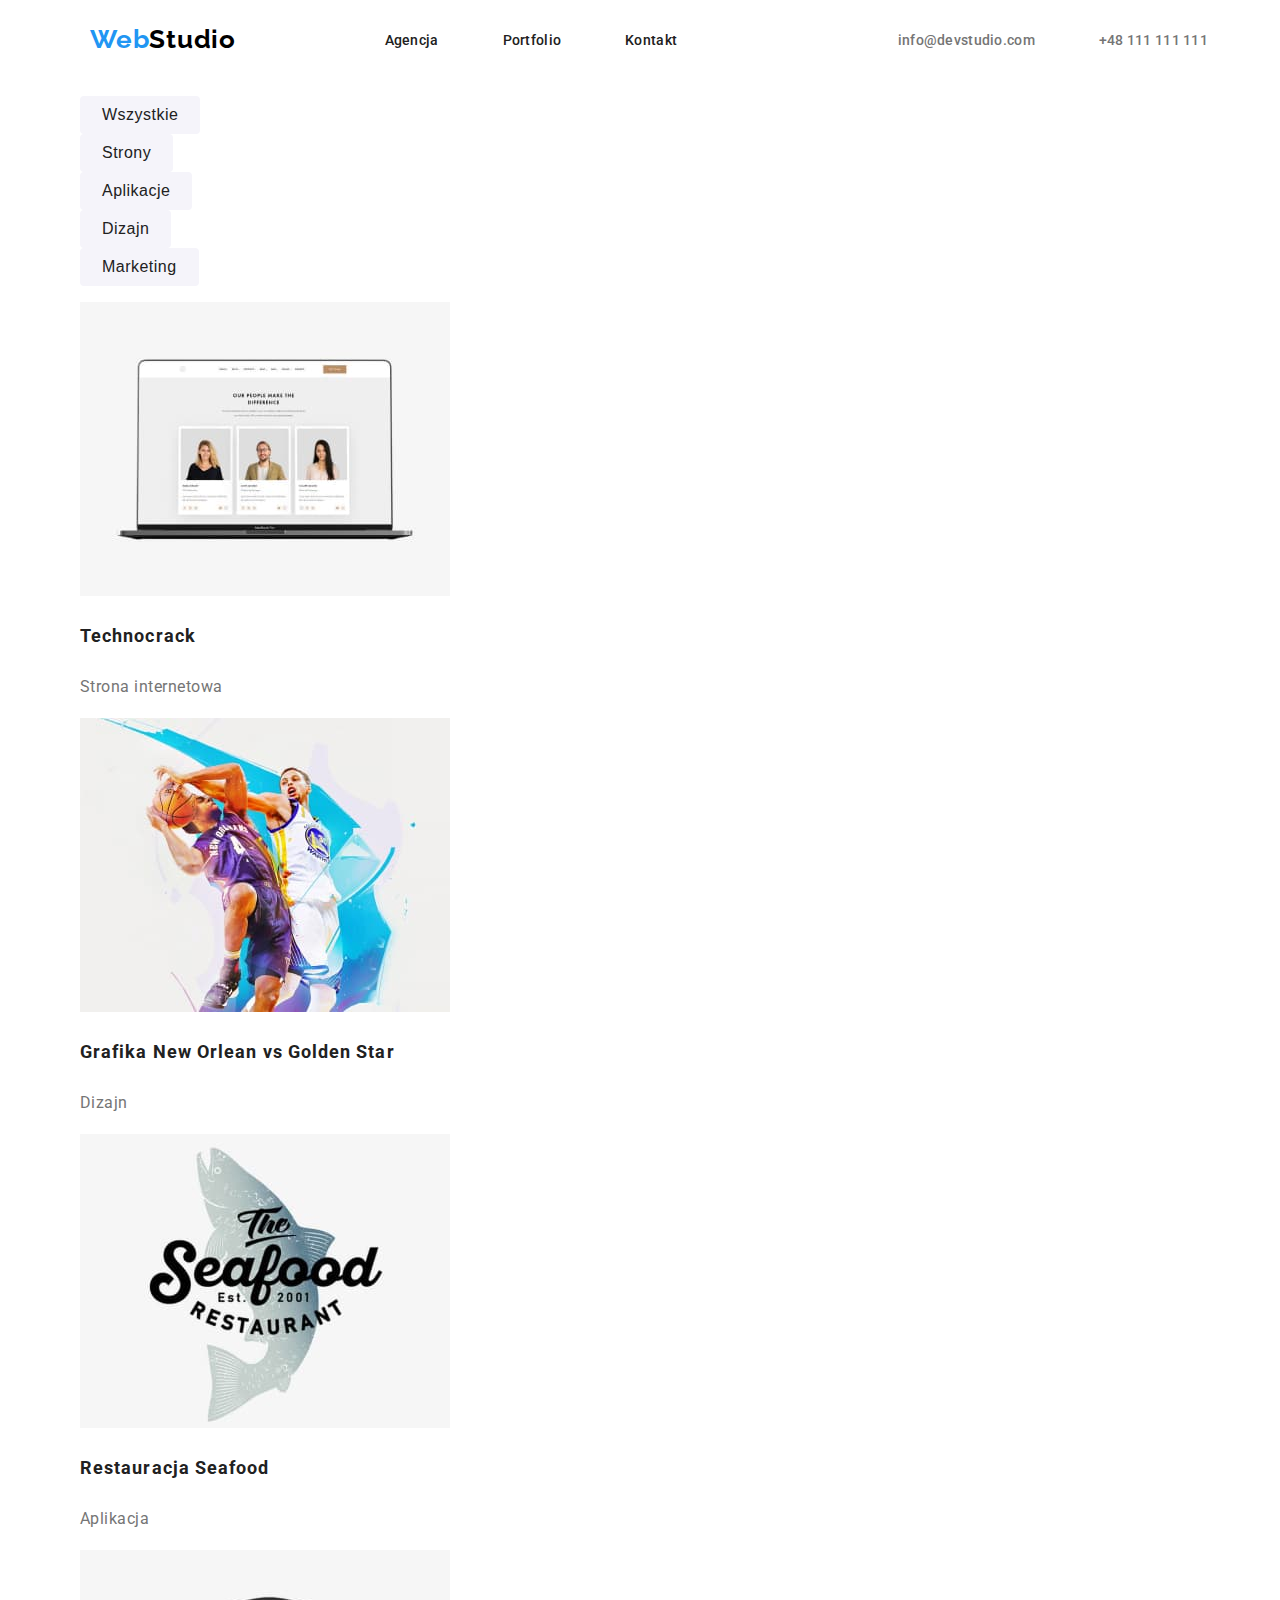
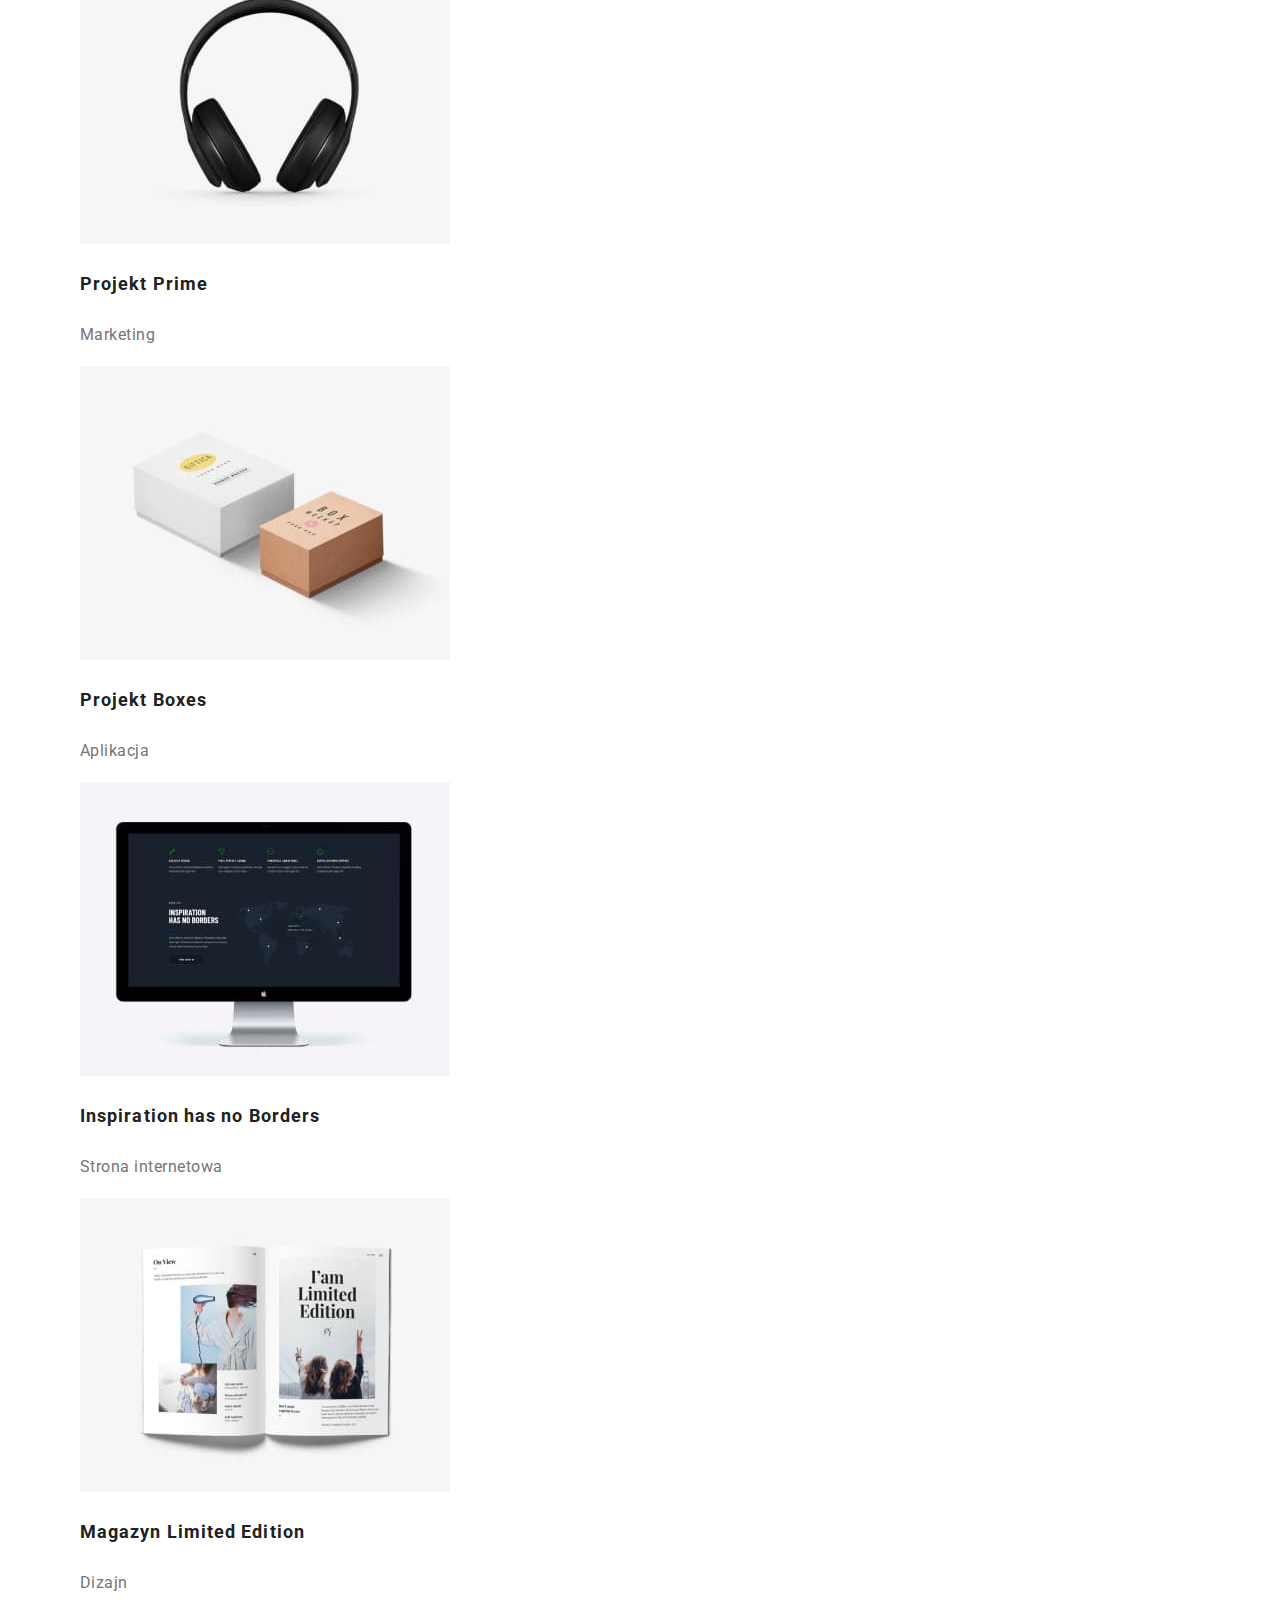
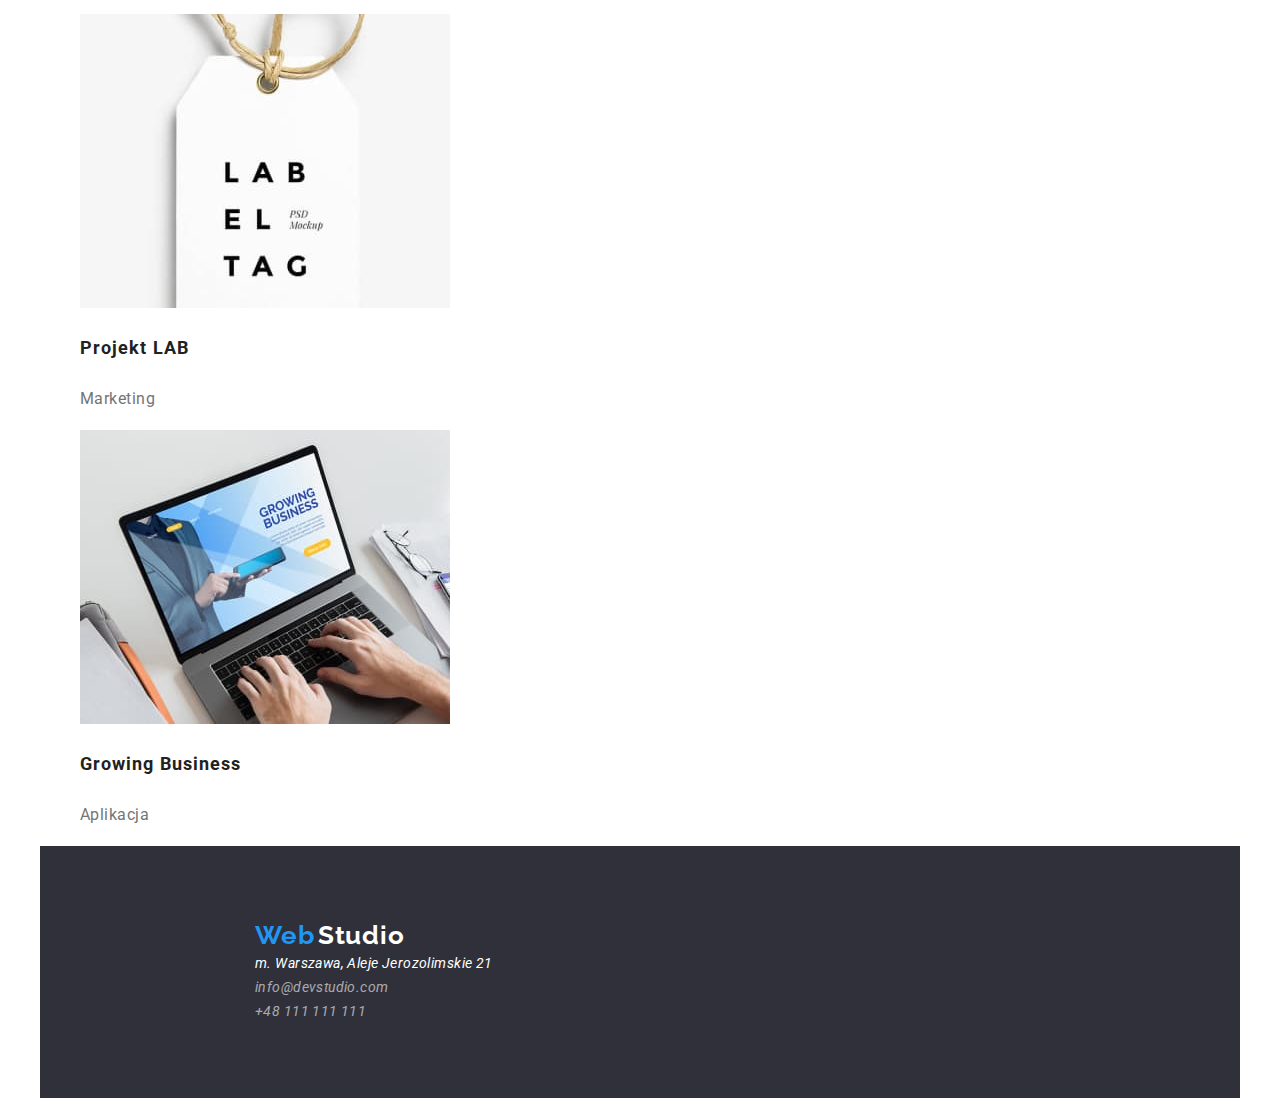
==== portfolio.html @ 2ac33d90 "getting started" ====
<!DOCTYPE html>
<html lang="pl">
  <head>
    <meta charset="UTF-8" />
    <link rel="stylesheet" href="./css/modern-normalize.css" />
    <link rel="stylesheet" href="./css/styles.css" />
    <link rel="preconnect" href="https://fonts.googleapis.com" />
    <link rel="preconnect" href="https://fonts.gstatic.com" crossorigin />
    <link
      href="https://fonts.googleapis.com/css2?family=Raleway:wght@700&family=Roboto:wght@400;500;700;900&display=swap"
      rel="stylesheet"
    />
    <meta http-equiv="X-UA-Compatible" content="IE=edge" />
    <meta name="viewport" content="width=device-width, initial-scale=1.0" />
    <title>Portfolio</title>
  </head>
  <body class="body container">
    <header>
      <div class="menu">
        <a class="logo" href="#"
          ><span class="logo-web">Web</span
          ><span class="logo-studio-top">Studio</span>
        </a>
        <nav>
          <ul class="nav-links">
            <li class="nav-links"><a href="#">Agencja</a></li>
            <li class="nav-links">
              <a href="./portfolio.html" target="_self">Portfolio</a>
            </li>
            <li class="nav-links"><a href="#">Kontakt</a></li>
          </ul>
        </nav>
        <ul class="a-contact">
          <li class="nav-links">
            <a href="mailto:info@devstudio.com">info@devstudio.com</a>
          </li>
          <li class="nav-links">
            <a href="tel:+48111111111">+48 111 111 111</a>
          </li>
        </ul>
      </div>
    </header>
    <main>
      <div>
        <ul>
          <li>
            <button type="button" class="btn-portfolio">Wszystkie</button>
          </li>
          <li><button type="button" class="btn-portfolio">Strony</button></li>
          <li>
            <button type="button" class="btn-portfolio">Aplikacje</button>
          </li>
          <li><button type="button" class="btn-portfolio">Dizajn</button></li>
          <li>
            <button type="button" class="btn-portfolio">Marketing</button>
          </li>
        </ul>
        <ul>
          <li>
            <img
              src="./images/portfolio_images/portfolio_squoosh/technocrack.jpg"
              alt="obraz laptop ze stroną technocrack"
              height="294"
              width="370"
            />
            <h3 class="project-name">Technocrack</h3>
            <p class="project-description">Strona internetowa</p>
          </li>

          <li>
            <img
              src="./images/portfolio_images/portfolio_squoosh/new_orleand.jpg"
              alt="grafika new orlean vs golden star"
              height="294"
              width="370"
            />
            <h3 class="project-name">Grafika New Orlean vs Golden Star</h3>
            <p class="project-description">Dizajn</p>
          </li>

          <li>
            <img
              src="./images/portfolio_images/portfolio_squoosh/seafood.jpg"
              alt="logo restauracji seafood"
              height="294"
              width="370"
            />
            <h3 class="project-name">Restauracja Seafood</h3>
            <p class="project-description">Aplikacja</p>
          </li>

          <li>
            <img
              src="./images/portfolio_images/portfolio_squoosh/prime.jpg"
              alt="obraz słuchawki"
              height="294"
              width="370"
            />
            <h3 class="project-name">Projekt Prime</h3>
            <p class="project-description">Marketing</p>
          </li>

          <li>
            <img
              src="./images/portfolio_images/portfolio_squoosh/boxes.jpg"
              alt="obraz pudełka"
              height="294"
              width="370"
            />
            <h3 class="project-name">Projekt Boxes</h3>
            <p class="project-description">Aplikacja</p>
          </li>

          <li>
            <img
              src="./images/portfolio_images/portfolio_squoosh/inspiration.jpg"
              alt="obraz monitor z otwrtą stroną internetową"
              height="294"
              width="370"
            />
            <h3 class="project-name">Inspiration has no Borders</h3>
            <p class="project-description">Strona internetowa</p>
          </li>

          <li>
            <img
              src="./images/portfolio_images/portfolio_squoosh/magazyn.jpg"
              alt="otwarte czasopismo"
              height="294"
              width="370"
            />
            <h3 class="project-name">Magazyn Limited Edition</h3>
            <p class="project-description">Dizajn</p>
          </li>

          <li>
            <img
              src="./images/portfolio_images/portfolio_squoosh/lab.jpg"
              alt="metka lab el tag"
              height="294"
              width="370"
            />
            <h3 class="project-name">Projekt LAB</h3>
            <p class="project-description">Marketing</p>
          </li>

          <li>
            <img
              src="./images/portfolio_images/portfolio_squoosh/growing_business.jpg"
              alt="człowiek piszący na klawiaturze laptopa na stronie growing business"
              height="294"
              width="370"
            />
            <h3 class="project-name">Growing Business</h3>
            <p class="project-description">Aplikacja</p>
          </li>
        </ul>
      </div>
    </main>
    <footer class="footer-box">
      <a href="#"
        ><span class="logo-web">Web</span>
        <span class="logo-studio-bottom">Studio</span>
      </a>

      <address class="footer-inner-box">
        <a href="https://goo.gl/maps/4q8eay3T68nKkzJA6" target="_blank"
          >m. Warszawa, Aleje Jerozolimskie 21</a
        >
        <a class="footer-contact" href="mailto:info@devstudio.com"
          >info@devstudio.com</a
        >
        <a class="footer-contact" href="tel:+48111111111">+48 111 111 111</a>
      </address>
    </footer>
  </body>
</html>
---- css/styles.css ----
:root {
  --background-page-color: #ffffff;
  --brand-color-contrast-color: #2196f3;
  --brand-color-background: #2f303a;
  --brand-color-dark: #000000;
  --brand-color-dirty: #e5e5e5;
  --brand-color-bright: #ffffff;
  --brand-color-contact: #757575;
  --brand-color-text: #212121;
  --brand-color-our-team: #f5f4fa;
  --brand-color-description: #757575;
}
body {
  font-family: "roboto", sans-serif;
  color: var(--brand-color-text);
  background-color: var(--background-page-color);
  letter-spacing: 0.03em;
}
.hero {
  display: flex;
  height: 600px;
  flex-direction: column;
  align-items: center;
  justify-content: center;
  color: var(--brand-color-bright);
  background-color: var(--brand-color-background);
  text-align: center;
  letter-spacing: 0.06em;
}
h1 {
  display: flex;
  height: 120px;
  width: 696px;
  font-weight: 900;
  font-size: 44px;
  line-height: 1.36;
  color: var(--brand-color-bright);
  background-color: var(--brand-color-background);
  text-align: center;
  letter-spacing: 0.06em;
}
header {
  background-color: var(--brand-color-bright);
  font-weight: 500;
  color: var(--brand-color-text);
  font-size: 14px;
  line-height: 1.17;
  align-items: center;
  letter-spacing: 0.02em;
}
.about-us {
  background-color: var(--background-page-color);
}
.our-team {
  background-color: var(--brand-color-our-team);
}
.btn {
  font-family: "Roboto";
  font-style: normal;
  font-weight: 700;
  font-size: 16px;
  line-height: 1.88;
  display: block;
  align-items: center;
  letter-spacing: 0.06em;
  background-color: var(--brand-color-contrast-color);
  color: var(--brand-color-bright);
  cursor: pointer;
  padding-top: 10px;
  padding-bottom: 10px;
  padding-left: 42px;
  padding-right: 41px;
  border: none;
  border-radius: 4px;
  flex-wrap: nowrap;
}
.btn-portfolio {
  background: var(--brand-color-our-team);
  border-radius: 4px;
  font-weight: 500;
  font-size: 16px;
  line-height: 1.62;
  text-align: center;
  letter-spacing: 0.03em;
  color: var(--brand-color-text);
  cursor: pointer;
  padding-top: 6px;
  padding-bottom: 6px;
  padding-left: 22px;
  padding-right: 22px;
  border: none;
}
.btn-portfolio:hover,
.btn-portfolio:focus {
  background: var(--brand-color-contrast-color);
  color: var(--brand-color-bright);
  box-shadow: 0px 3px 1px rgba(0, 0, 0, 0.1), 0px 1px 2px rgba(0, 0, 0, 0.08),
    0px 2px 2px rgba(0, 0, 0, 0.12);
  border-radius: 4px;
}
a {
  color: inherit;
  text-decoration: none;
}
.a-contact {
  color: VAR(--brand-color-contact);
  text-decoration: none;
  font-weight: 500;
}
a:hover {
  color: var(--brand-color-contrast-color);
  text-decoration: none;
}
a:focus {
  color: var(--brand-color-contrast-color);
  text-decoration: none;
}
.logo-web {
  color: var(--brand-color-contrast-color);
  text-decoration: none;
  font-family: "raleway";
  font-weight: 700;
  font-size: 26px;
  line-height: 1.17;
  letter-spacing: 0.03em;
}
.logo-studio-top {
  color: var(--brand-color-dark);
  text-decoration: none;
  font-family: "raleway";
  font-weight: 700;
  font-size: 26px;
  line-height: 1.17;
  letter-spacing: 0.03em;
}
.logo-studio-bottom {
  color: var(--brand-color-bright);
  text-decoration: none;
  font-family: "raleway";
  font-weight: 700;
  font-size: 26px;
  line-height: 1.17;
  letter-spacing: 0.03em;
}
h3 {
  font-style: normal;
  font-weight: 700;
  font-size: 14px;
  line-height: 1.14;
  letter-spacing: 0.03em;
  color: var(--brand-color-text);
}
.p-title {
  text-transform: uppercase;
}
.p-h3 {
  font-style: normal;
  font-weight: 400;
  font-size: 14px;
  line-height: 1.71;
  letter-spacing: 0.03em;
  color: var(--brand-color-description);
}
h2 {
  font-style: normal;
  font-weight: 700;
  font-size: 36px;
  line-height: 1.17;
  text-align: center;
  letter-spacing: 0.03em;
  color: var(--brand-color-text);
  padding-top: 94px;
}
.team-member {
  font-style: normal;
  font-weight: 500;
  font-size: 16px;
  line-height: 1.19;
  color: var(--brand-color-text);
  letter-spacing: 0.03em;
  margin: 0;
  padding-top: 30px;
}
.team-function {
  font-style: normal;
  font-weight: 400;
  font-size: 16px;
  line-height: 1.19;
  color: var(--brand-color-description);
  letter-spacing: 0.03em;
  margin: 0;
  padding-top: 10px;
}
footer {
  background-color: var(--brand-color-background);
  font-weight: 400;
  font-size: 14px;
  line-height: 1.71;
  letter-spacing: 0.03em;
  color: var(--brand-color-bright);
  display: flex;
  margin: 0 auto;
  box-sizing: border-box;
  height: 252px;
  flex-direction: column;
}
.footer-contact {
  font-weight: 400;
  font-size: 14px;
  line-height: 1.71;
  letter-spacing: 0.03em;
  color: rgba(255, 255, 255, 0.6);
}
.project-name {
  font-weight: 700;
  font-size: 18px;
  line-height: 2;
  letter-spacing: 0.06em;
  color: var(--brand-color-text);
}
.project-description {
  font-weight: 400;
  font-size: 16px;
  line-height: 1.88;
  letter-spacing: 0.03em;
  color: var(--brand-color-description);
}
ul {
  list-style: none;
  display: inherit;
}
.container {
  box-sizing: border-box;
  width: 1200px;
  margin: 0 auto;
}
.menu {
  display: flex;
  height: 80px;
  align-items: center;
  justify-content: space-between;
}
.logo {
  display: flex;
  padding: 24px 0px 25px 50px;
}
.header-bar {
  align-items: center;
  justify-content: space-evenly;
}
.nav-links {
  display: flex;
  padding: 32px 32px;
}

.text {
  display: flex;
  flex-wrap: nowrap;
  gap: 30px;
  flex-direction: row;
  justify-content: space-around;
  align-items: center;
  padding-top: 94px;
}
.text-field {
  display: flex;
  flex-direction: row;
  justify-content: space-around;
  align-items: center;
}
.about-work {
  display: flex;
  flex-direction: row;
  flex-wrap: nowrap;
  gap: 30px;
  justify-content: flex-start;
  align-items: center;
  padding-top: 50px;
}

.about-work-images {
  display: flex;
  flex-direction: row;
  flex-wrap: nowrap;
  justify-content: flex-start;
  align-items: center;
  padding-bottom: 94px;
}
.team-box {
  display: flex;
  flex-direction: row;
  gap: 10px;
  justify-content: space-around;
  align-content: center;
  padding: 50px 0px 94px 0;
}
.team-item {
  height: 368px;
  width: 270px;
  display: flex;
  flex-direction: column;
  flex-wrap: nowrap;
  justify-content: flex-start;
  align-items: center;

  background-color: var(--background-page-color);
  box-shadow: 0px 1px 3px rgba(0, 0, 0, 0.12), 0px 1px 1px rgba(0, 0, 0, 0.14),
    0px 2px 1px rgba(0, 0, 0, 0.2);
  border-radius: 0px 0px 4px 4px;
}
.footer-box {
  display: flex;
  flex-direction: column;
  justify-content: center;
  padding-left: 215px;
}
.footer-inner-box {
  display: flex;
  flex-direction: column;
  justify-content: flex-start;
  align-items: flex-start;
}
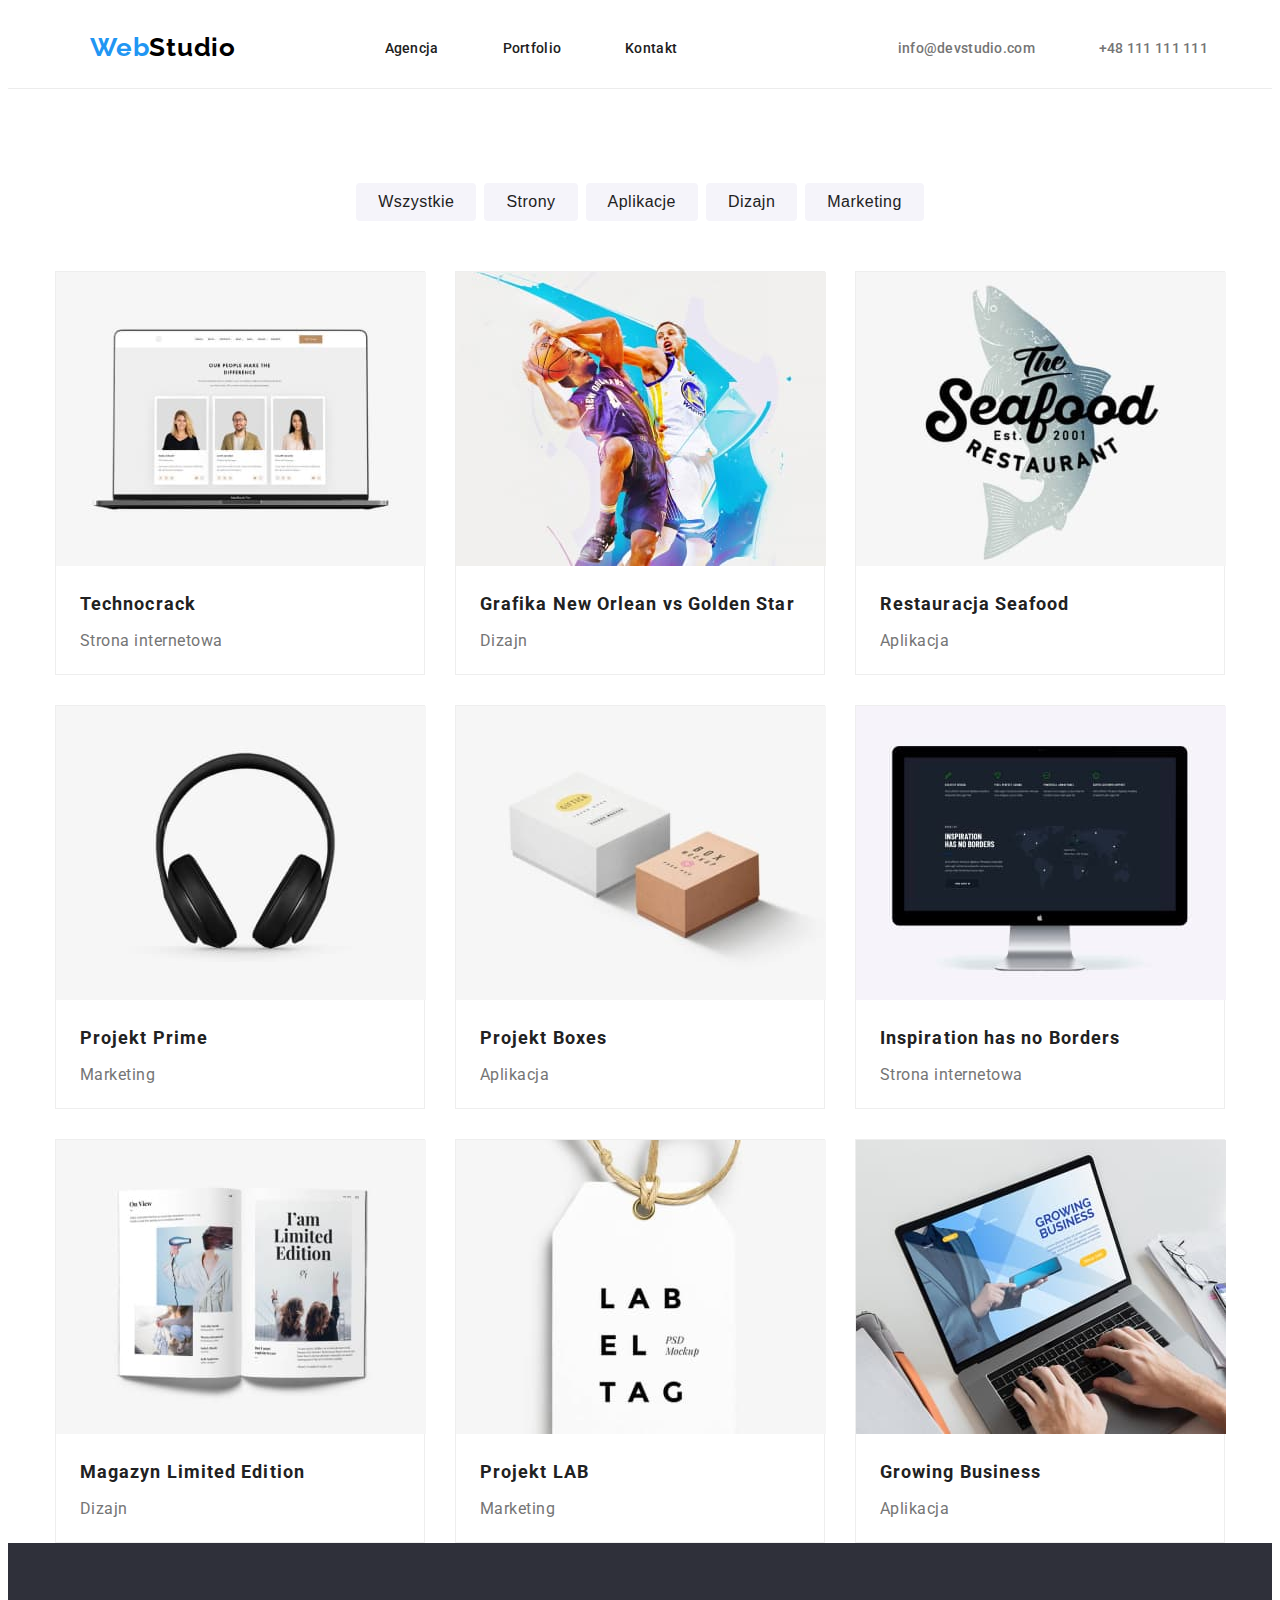
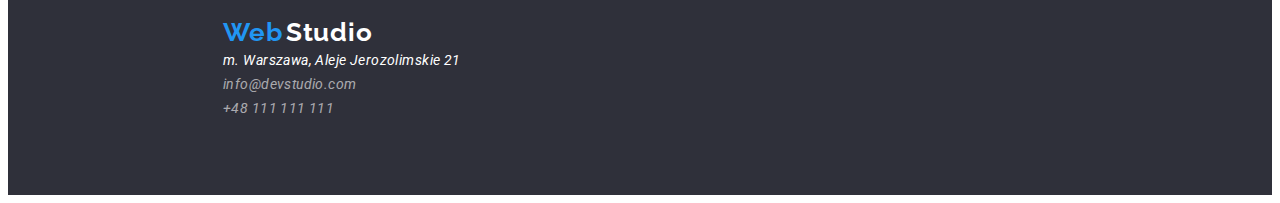
==== commit d863b992: "complete hw3" ====
--- a/portfolio.html
+++ b/portfolio.html
@@ -14,16 +14,16 @@
     <meta name="viewport" content="width=device-width, initial-scale=1.0" />
     <title>Portfolio</title>
   </head>
-  <body class="body container">
+  <body class="body">
     <header>
-      <div class="menu">
-        <a class="logo" href="#"
+      <div class="menu container">
+        <a class="logo" href="index.html"
           ><span class="logo-web">Web</span
           ><span class="logo-studio-top">Studio</span>
         </a>
         <nav>
           <ul class="nav-links">
-            <li class="nav-links"><a href="#">Agencja</a></li>
+            <li class="nav-links"><a href="index.html">Agencja</a></li>
             <li class="nav-links">
               <a href="./portfolio.html" target="_self">Portfolio</a>
             </li>
@@ -40,119 +40,161 @@
         </ul>
       </div>
     </header>
-    <main>
-      <div>
-        <ul>
-          <li>
+    <main class="portfolio-main">
+      <div class="container">
+        <ul class="portfolio-buttons">
+          <li class="btn-spacing">
             <button type="button" class="btn-portfolio">Wszystkie</button>
           </li>
-          <li><button type="button" class="btn-portfolio">Strony</button></li>
-          <li>
+          <li class="btn-spacing">
+            <button type="button" class="btn-portfolio">Strony</button>
+          </li>
+          <li class="btn-spacing">
             <button type="button" class="btn-portfolio">Aplikacje</button>
           </li>
-          <li><button type="button" class="btn-portfolio">Dizajn</button></li>
-          <li>
+          <li class="btn-spacing">
+            <button type="button" class="btn-portfolio">Dizajn</button>
+          </li>
+          <li class="btn-spacing">
             <button type="button" class="btn-portfolio">Marketing</button>
           </li>
         </ul>
-        <ul>
-          <li>
-            <img
-              src="./images/portfolio_images/portfolio_squoosh/technocrack.jpg"
-              alt="obraz laptop ze stroną technocrack"
-              height="294"
-              width="370"
-            />
-            <h3 class="project-name">Technocrack</h3>
-            <p class="project-description">Strona internetowa</p>
-          </li>
-
-          <li>
-            <img
-              src="./images/portfolio_images/portfolio_squoosh/new_orleand.jpg"
-              alt="grafika new orlean vs golden star"
-              height="294"
-              width="370"
-            />
-            <h3 class="project-name">Grafika New Orlean vs Golden Star</h3>
-            <p class="project-description">Dizajn</p>
-          </li>
-
-          <li>
-            <img
-              src="./images/portfolio_images/portfolio_squoosh/seafood.jpg"
-              alt="logo restauracji seafood"
-              height="294"
-              width="370"
-            />
-            <h3 class="project-name">Restauracja Seafood</h3>
-            <p class="project-description">Aplikacja</p>
-          </li>
-
-          <li>
-            <img
-              src="./images/portfolio_images/portfolio_squoosh/prime.jpg"
-              alt="obraz słuchawki"
-              height="294"
-              width="370"
-            />
-            <h3 class="project-name">Projekt Prime</h3>
-            <p class="project-description">Marketing</p>
-          </li>
-
-          <li>
-            <img
-              src="./images/portfolio_images/portfolio_squoosh/boxes.jpg"
-              alt="obraz pudełka"
-              height="294"
-              width="370"
-            />
-            <h3 class="project-name">Projekt Boxes</h3>
-            <p class="project-description">Aplikacja</p>
-          </li>
-
-          <li>
-            <img
-              src="./images/portfolio_images/portfolio_squoosh/inspiration.jpg"
-              alt="obraz monitor z otwrtą stroną internetową"
-              height="294"
-              width="370"
-            />
-            <h3 class="project-name">Inspiration has no Borders</h3>
-            <p class="project-description">Strona internetowa</p>
-          </li>
-
-          <li>
-            <img
-              src="./images/portfolio_images/portfolio_squoosh/magazyn.jpg"
-              alt="otwarte czasopismo"
-              height="294"
-              width="370"
-            />
-            <h3 class="project-name">Magazyn Limited Edition</h3>
-            <p class="project-description">Dizajn</p>
-          </li>
-
-          <li>
-            <img
-              src="./images/portfolio_images/portfolio_squoosh/lab.jpg"
-              alt="metka lab el tag"
-              height="294"
-              width="370"
-            />
-            <h3 class="project-name">Projekt LAB</h3>
-            <p class="project-description">Marketing</p>
-          </li>
-
-          <li>
-            <img
-              src="./images/portfolio_images/portfolio_squoosh/growing_business.jpg"
-              alt="człowiek piszący na klawiaturze laptopa na stronie growing business"
-              height="294"
-              width="370"
-            />
-            <h3 class="project-name">Growing Business</h3>
-            <p class="project-description">Aplikacja</p>
+        <ul class="container portfolio-box">
+          <li class="portfolio-item">
+            <figure class="project-item">
+              <img
+                src="./images/portfolio_images/portfolio_squoosh/technocrack.jpg"
+                alt="obraz laptop ze stroną technocrack"
+                height="294"
+                width="370"
+              />
+            </figure>
+            <figurecaption>
+              <h3 class="project-name">Technocrack</h3>
+              <p class="project-description">Strona internetowa</p>
+            </figurecaption>
+          </li>
+
+          <li class="portfolio-item">
+            <figure class="project-item">
+              <img
+                src="./images/portfolio_images/portfolio_squoosh/new_orleand.jpg"
+                alt="grafika new orlean vs golden star"
+                height="294"
+                width="370"
+              />
+            </figure>
+            <figurecaption>
+              <h3 class="project-name">Grafika New Orlean vs Golden Star</h3>
+              <p class="project-description">Dizajn</p>
+            </figurecaption>
+          </li>
+
+          <li class="portfolio-item">
+            <figure class="project-item">
+              <img
+                src="./images/portfolio_images/portfolio_squoosh/seafood.jpg"
+                alt="logo restauracji seafood"
+                height="294"
+                width="370"
+              />
+            </figure>
+            <figurecaption>
+              <h3 class="project-name">Restauracja Seafood</h3>
+              <p class="project-description">Aplikacja</p>
+            </figurecaption>
+          </li>
+
+          <li class="portfolio-item">
+            <figure class="project-item">
+              <img
+                src="./images/portfolio_images/portfolio_squoosh/prime.jpg"
+                alt="obraz słuchawki"
+                height="294"
+                width="370"
+              />
+            </figure>
+            <figurecaption>
+              <h3 class="project-name">Projekt Prime</h3>
+              <p class="project-description">Marketing</p>
+            </figurecaption>
+          </li>
+
+          <li class="portfolio-item">
+            <figure class="project-item">
+              <img
+                src="./images/portfolio_images/portfolio_squoosh/boxes.jpg"
+                alt="obraz pudełka"
+                height="294"
+                width="370"
+              />
+            </figure>
+            <figurecaption>
+              <h3 class="project-name">Projekt Boxes</h3>
+              <p class="project-description">Aplikacja</p></figurecaption
+            >
+          </li>
+
+          <li class="portfolio-item">
+            <figure class="project-item">
+              <img
+                src="./images/portfolio_images/portfolio_squoosh/inspiration.jpg"
+                alt="obraz monitor z otwrtą stroną internetową"
+                height="294"
+                width="370"
+              />
+            </figure>
+            <figurecaption>
+              <h3 class="project-name">Inspiration has no Borders</h3>
+              <p class="project-description">
+                Strona internetowa
+              </p></figurecaption
+            >
+          </li>
+
+          <li class="portfolio-item">
+            <figure class="project-item">
+              <img
+                src="./images/portfolio_images/portfolio_squoosh/magazyn.jpg"
+                alt="otwarte czasopismo"
+                height="294"
+                width="370"
+              />
+            </figure>
+            <figurecaption>
+              <h3 class="project-name">Magazyn Limited Edition</h3>
+              <p class="project-description">Dizajn</p></figurecaption
+            >
+          </li>
+
+          <li class="portfolio-item">
+            <figure class="project-item">
+              <img
+                src="./images/portfolio_images/portfolio_squoosh/lab.jpg"
+                alt="metka lab el tag"
+                height="294"
+                width="370"
+              />
+            </figure>
+            <figurecaption>
+              <h3 class="project-name">Projekt LAB</h3>
+              <p class="project-description">Marketing</p></figurecaption
+            >
+          </li>
+
+          <li class="portfolio-item">
+            <figure class="project-item">
+              <img
+                src="./images/portfolio_images/portfolio_squoosh/growing_business.jpg"
+                alt="człowiek piszący na klawiaturze laptopa na stronie growing business"
+                height="294"
+                width="370"
+              />
+            </figure>
+            <figurecaption>
+              <h3 class="project-name">Growing Business</h3>
+              <p class="project-description">Aplikacja</p></figurecaption
+            >
           </li>
         </ul>
       </div>
--- a/css/styles.css
+++ b/css/styles.css
@@ -9,6 +9,7 @@
   --brand-color-text: #212121;
   --brand-color-our-team: #f5f4fa;
   --brand-color-description: #757575;
+  --border-color: #ececec;
 }
 body {
   font-family: "roboto", sans-serif;
@@ -217,6 +218,10 @@
   line-height: 2;
   letter-spacing: 0.06em;
   color: var(--brand-color-text);
+  display: flex;
+  box-sizing: border-box;
+  height: 36px;
+  margin: 20px 24px 0px 24px;
 }
 .project-description {
   font-weight: 400;
@@ -224,6 +229,10 @@
   line-height: 1.88;
   letter-spacing: 0.03em;
   color: var(--brand-color-description);
+  margin: 4px 24px;
+  display: flex;
+  box-sizing: border-box;
+  height: 30px;
 }
 ul {
   list-style: none;
@@ -320,3 +329,45 @@
   justify-content: flex-start;
   align-items: flex-start;
 }
+.portfolio-buttons {
+  display: flex;
+  flex-direction: row;
+  justify-content: center;
+  align-items: center;
+  padding: 94px 8px 50px;
+  margin: 0;
+}
+.btn-spacing {
+  padding: 0px 4px 0px;
+}
+.portfolio-main {
+  border-top-width: 1px;
+  border-top-style: solid;
+  border-top-color: var(--border-color);
+}
+.portfolio-box {
+  display: flex;
+  flex-direction: row;
+  justify-content: center;
+  align-items: flex-start;
+  flex-wrap: wrap;
+  gap: 30px;
+  padding: 0;
+}
+.portfolio-item {
+  display: flex;
+  flex-direction: column;
+  box-sizing: border-box;
+  height: 404px;
+  width: 370px;
+  padding: 0px;
+  justify-content: flex-start;
+  align-items: flex-start;
+  border: 1px solid #eeeeee;
+}
+.project-item {
+  display: flex;
+  justify-content: flex-start;
+  align-items: flex-start;
+  margin: 0px;
+}
